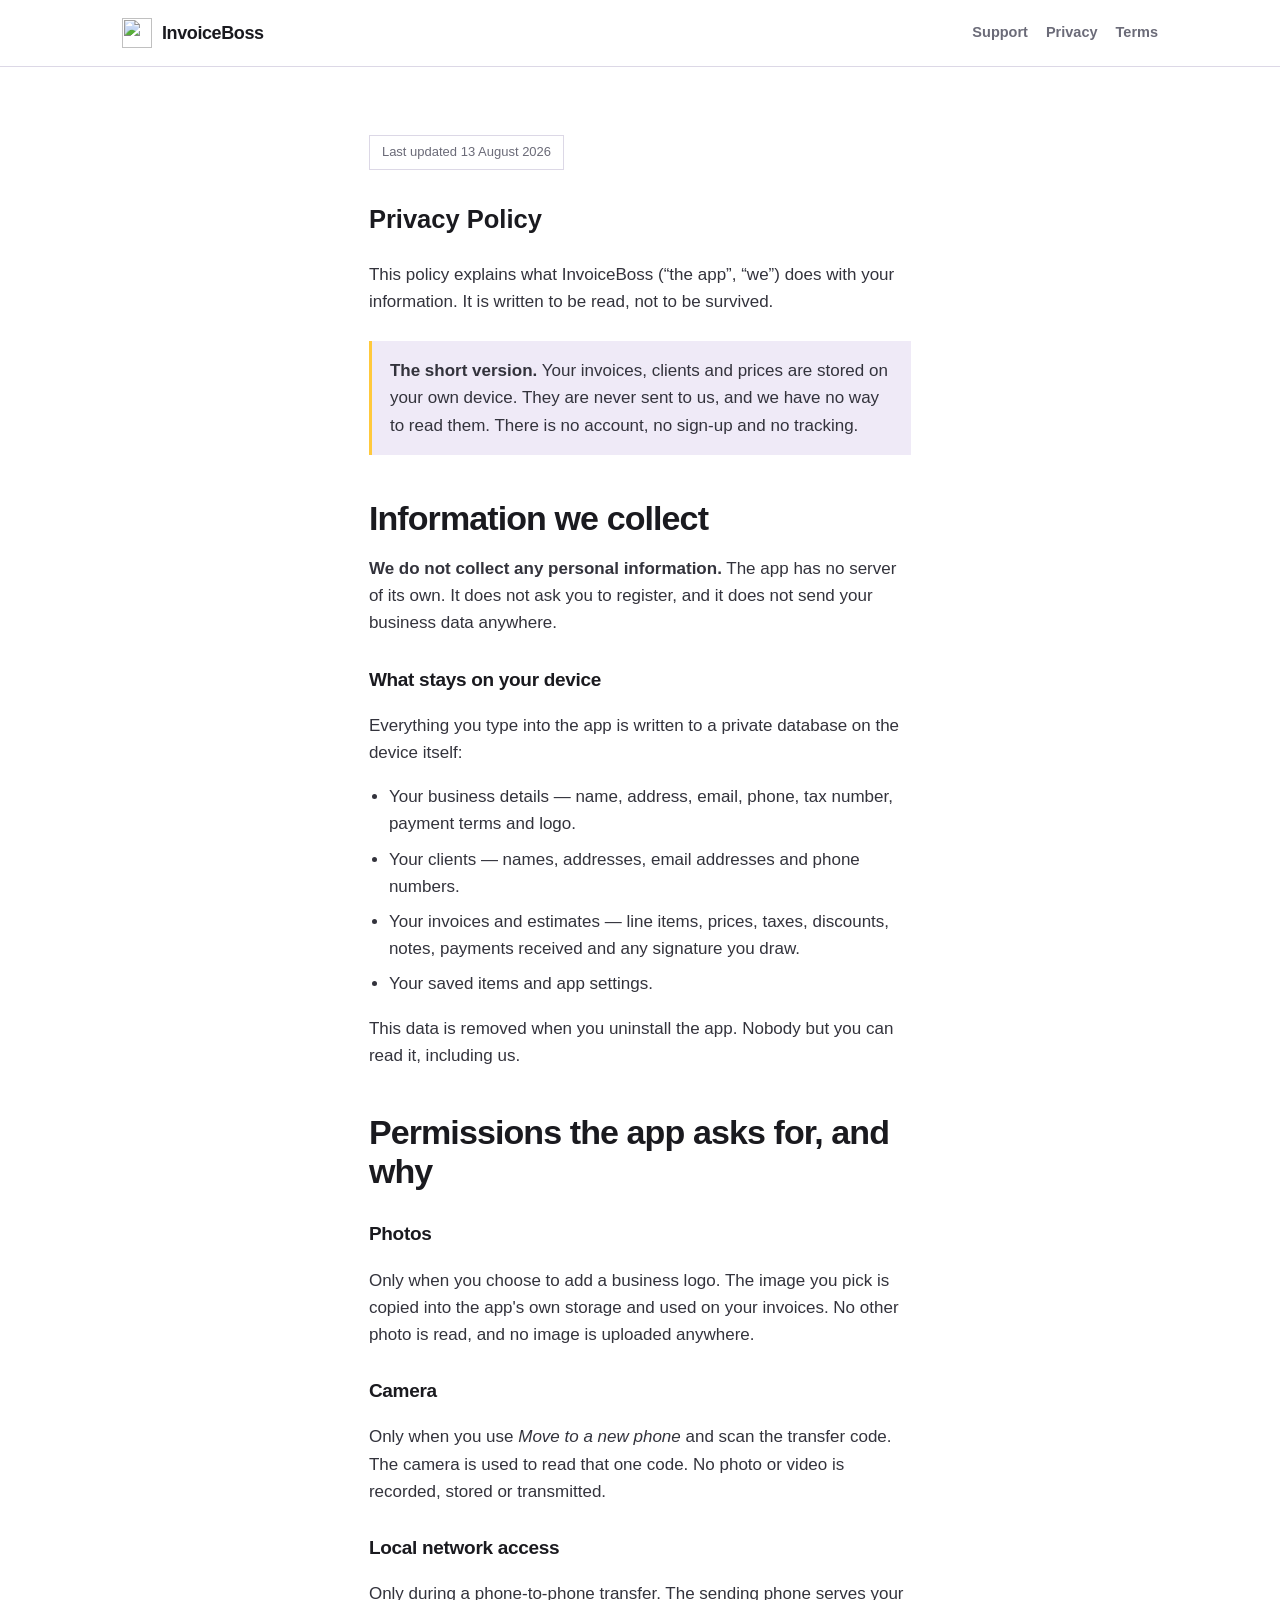
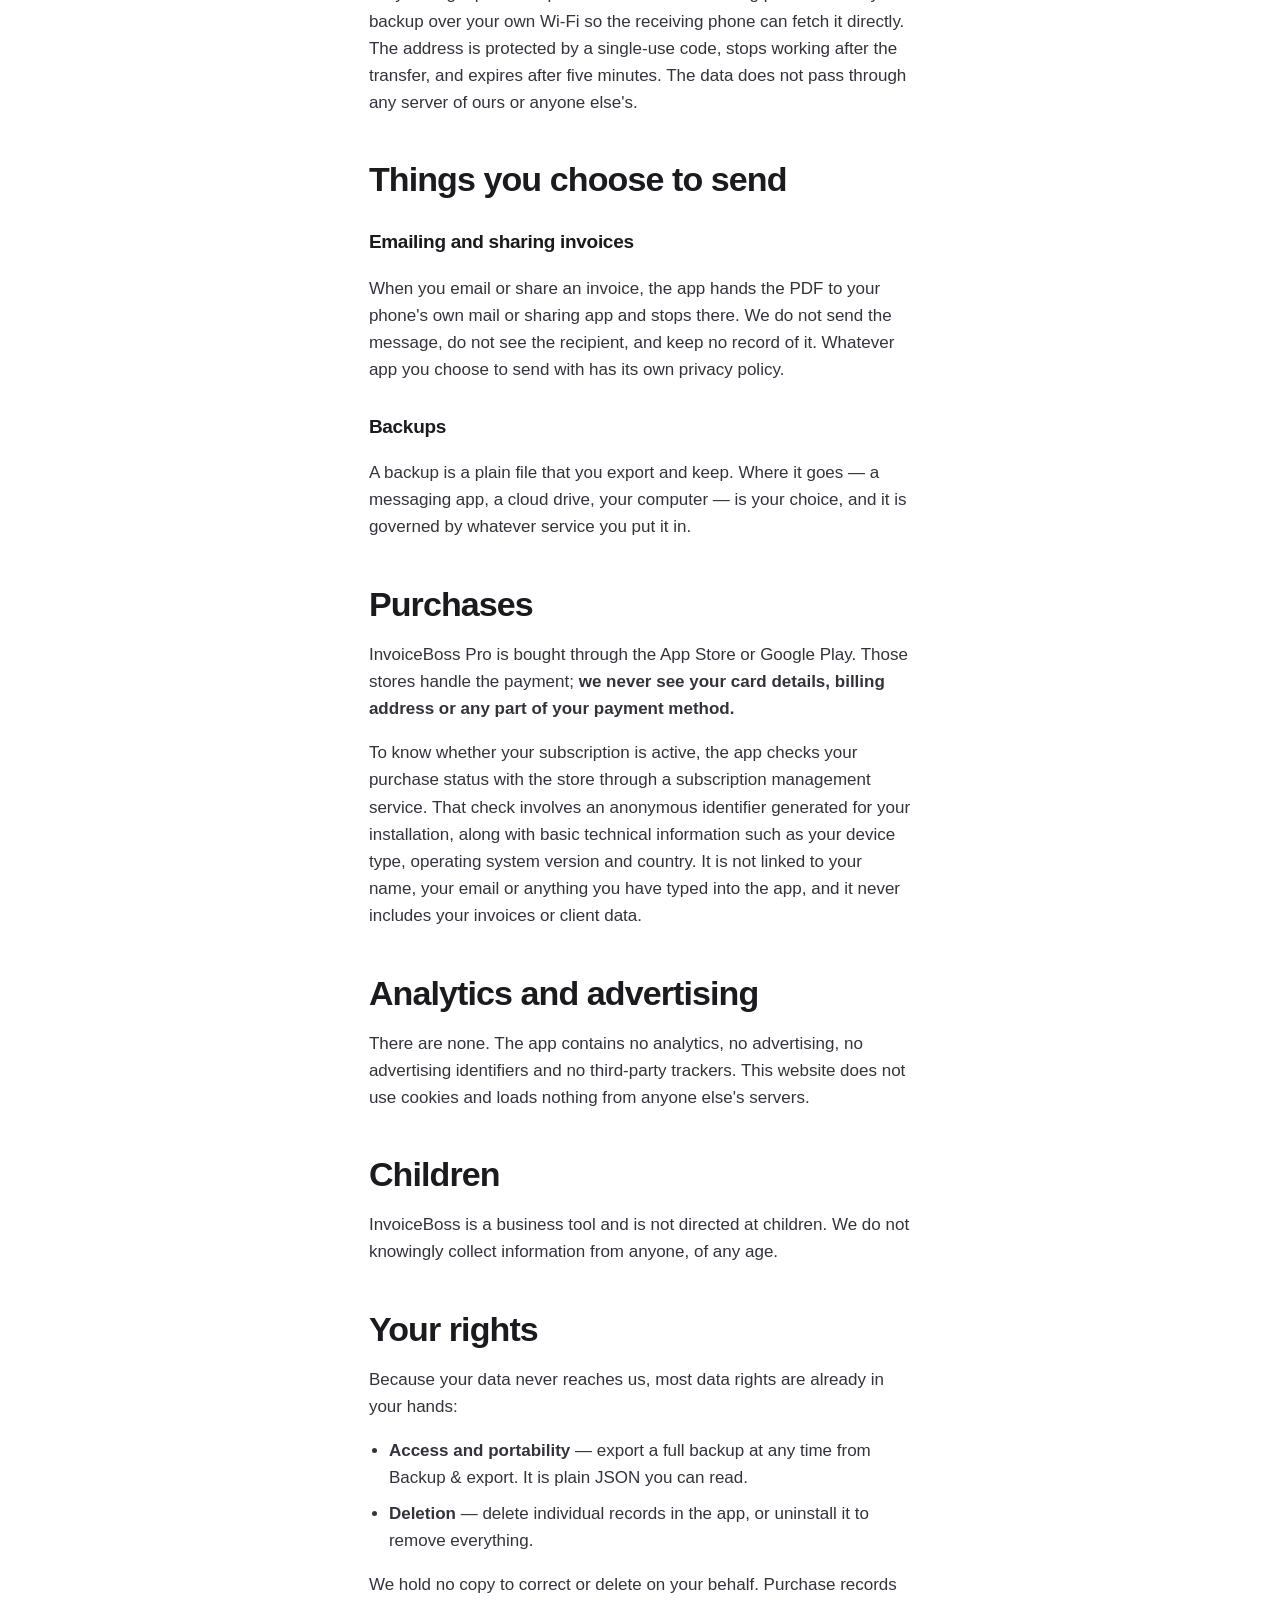
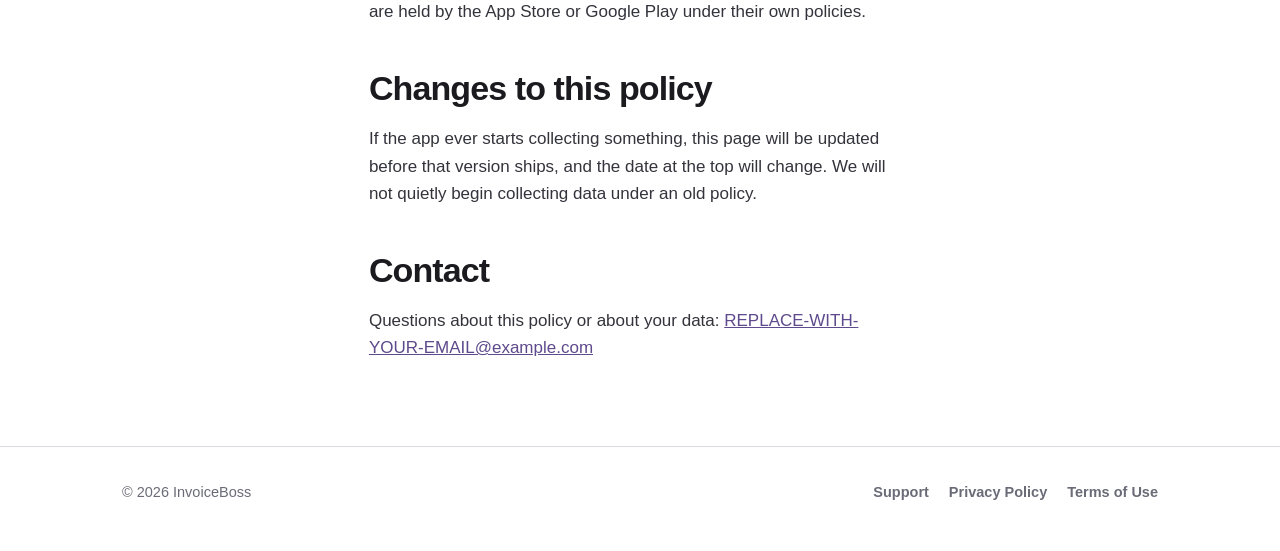
==== privacy.html @ 0cacfc54 "Add files via upload" ====
<!doctype html>
<html lang="en">
<head>
<meta charset="utf-8">
<meta name="viewport" content="width=device-width, initial-scale=1">
<title>Privacy Policy — InvoiceBoss</title>
<meta name="description" content="How InvoiceBoss handles your data. In short: your invoices stay on your device and we never receive them.">
<link rel="icon" href="img/icon.png">
<link rel="stylesheet" href="style.css">
</head>
<body>

<nav class="nav">
  <div class="wrap">
    <a class="brand" href="index.html"><img src="img/icon.png" alt="">InvoiceBoss</a>
    <a class="link" href="support.html">Support</a>
    <a class="link" href="privacy.html">Privacy</a>
    <a class="link" href="terms.html">Terms</a>
  </div>
</nav>

<section>
<div class="wrap prose">

<span class="updated">Last updated 13 August 2026</span>
<h1>Privacy Policy</h1>

<p>This policy explains what InvoiceBoss (“the app”, “we”) does with your
information. It is written to be read, not to be survived.</p>

<div class="callout">
  <p><strong>The short version.</strong> Your invoices, clients and prices are
  stored on your own device. They are never sent to us, and we have no way to
  read them. There is no account, no sign-up and no tracking.</p>
</div>

<h2>Information we collect</h2>

<p><strong>We do not collect any personal information.</strong> The app has no
server of its own. It does not ask you to register, and it does not send your
business data anywhere.</p>

<h3>What stays on your device</h3>
<p>Everything you type into the app is written to a private database on the
device itself:</p>
<ul>
  <li>Your business details — name, address, email, phone, tax number,
      payment terms and logo.</li>
  <li>Your clients — names, addresses, email addresses and phone numbers.</li>
  <li>Your invoices and estimates — line items, prices, taxes, discounts,
      notes, payments received and any signature you draw.</li>
  <li>Your saved items and app settings.</li>
</ul>
<p>This data is removed when you uninstall the app. Nobody but you can read
it, including us.</p>

<h2>Permissions the app asks for, and why</h2>

<h3>Photos</h3>
<p>Only when you choose to add a business logo. The image you pick is copied
into the app's own storage and used on your invoices. No other photo is read,
and no image is uploaded anywhere.</p>

<h3>Camera</h3>
<p>Only when you use <em>Move to a new phone</em> and scan the transfer code.
The camera is used to read that one code. No photo or video is recorded,
stored or transmitted.</p>

<h3>Local network access</h3>
<p>Only during a phone-to-phone transfer. The sending phone serves your backup
over your own Wi-Fi so the receiving phone can fetch it directly. The address
is protected by a single-use code, stops working after the transfer, and
expires after five minutes. The data does not pass through any server of ours
or anyone else's.</p>

<h2>Things you choose to send</h2>

<h3>Emailing and sharing invoices</h3>
<p>When you email or share an invoice, the app hands the PDF to your phone's
own mail or sharing app and stops there. We do not send the message, do not
see the recipient, and keep no record of it. Whatever app you choose to send
with has its own privacy policy.</p>

<h3>Backups</h3>
<p>A backup is a plain file that you export and keep. Where it goes — a
messaging app, a cloud drive, your computer — is your choice, and it is
governed by whatever service you put it in.</p>

<h2>Purchases</h2>

<p>InvoiceBoss Pro is bought through the App Store or Google Play. Those
stores handle the payment; <strong>we never see your card details, billing
address or any part of your payment method.</strong></p>

<p>To know whether your subscription is active, the app checks your purchase
status with the store through a subscription management service. That check
involves an anonymous identifier generated for your installation, along with
basic technical information such as your device type, operating system version
and country. It is not linked to your name, your email or anything you have
typed into the app, and it never includes your invoices or client data.</p>

<h2>Analytics and advertising</h2>

<p>There are none. The app contains no analytics, no advertising, no
advertising identifiers and no third-party trackers. This website does not use
cookies and loads nothing from anyone else's servers.</p>

<h2>Children</h2>

<p>InvoiceBoss is a business tool and is not directed at children. We do not
knowingly collect information from anyone, of any age.</p>

<h2>Your rights</h2>

<p>Because your data never reaches us, most data rights are already in your
hands:</p>
<ul>
  <li><strong>Access and portability</strong> — export a full backup at any
      time from Backup &amp; export. It is plain JSON you can read.</li>
  <li><strong>Deletion</strong> — delete individual records in the app, or
      uninstall it to remove everything.</li>
</ul>
<p>We hold no copy to correct or delete on your behalf. Purchase records are
held by the App Store or Google Play under their own policies.</p>

<h2>Changes to this policy</h2>

<p>If the app ever starts collecting something, this page will be updated
before that version ships, and the date at the top will change. We will not
quietly begin collecting data under an old policy.</p>

<h2>Contact</h2>

<p>Questions about this policy or about your data:
<a href="mailto:REPLACE-WITH-YOUR-EMAIL@example.com">REPLACE-WITH-YOUR-EMAIL@example.com</a></p>

</div>
</section>

<footer>
  <div class="wrap">
    <span>© <span id="year">2026</span> InvoiceBoss</span>
    <span class="spacer"></span>
    <a href="support.html">Support</a>
    <a href="privacy.html">Privacy Policy</a>
    <a href="terms.html">Terms of Use</a>
  </div>
</footer>

<script>document.getElementById('year').textContent = new Date().getFullYear();</script>
</body>
</html>
---- style.css ----
/* InvoiceBoss — the app's own design language on the web.
   Flat, squared, purple and yellow. No rounded pills, no gradients, no
   third-party requests: the site makes the same promise the app does, so it
   must not phone anywhere either (no font CDN, no analytics, no embeds). */

:root {
  --purple: #5e4a8c;
  --purple-deep: #4a3a70;
  --purple-tint: #efeaf7;
  --yellow: #ffc93c;
  --black: #1a1a1f;
  --grey: #6b6b78;
  --line: #dcd8e6;
  --white: #ffffff;
  --wash: #faf9fc;

  --measure: 62ch;
  --page: 1080px;
}

* { box-sizing: border-box; }

html { -webkit-text-size-adjust: 100%; }

body {
  margin: 0;
  background: var(--white);
  color: var(--black);
  font-family: "Source Sans 3", "Source Sans Pro", -apple-system,
    BlinkMacSystemFont, "Segoe UI", Roboto, "Helvetica Neue", Arial, sans-serif;
  font-size: 17px;
  line-height: 1.6;
  -webkit-font-smoothing: antialiased;
}

img { max-width: 100%; display: block; }

a { color: var(--purple); }
a:hover { color: var(--purple-deep); }

.wrap {
  max-width: var(--page);
  margin: 0 auto;
  padding: 0 22px;
}

/* ------------------------------------------------------------------ nav */

.nav {
  border-bottom: 1px solid var(--line);
  position: sticky;
  top: 0;
  background: var(--white);
  z-index: 10;
}
.nav .wrap {
  display: flex;
  align-items: center;
  gap: 18px;
  height: 66px;
}
.brand {
  display: flex;
  align-items: center;
  gap: 10px;
  font-weight: 800;
  letter-spacing: -0.4px;
  font-size: 18px;
  color: var(--black);
  text-decoration: none;
  margin-right: auto;
}
.brand img { width: 30px; height: 30px; }
.nav a.link {
  color: var(--grey);
  text-decoration: none;
  font-size: 14.5px;
  font-weight: 600;
}
.nav a.link:hover { color: var(--black); }

/* ----------------------------------------------------------------- hero */

.hero {
  background: var(--purple);
  color: var(--white);
  padding: 72px 0 0;
  overflow: hidden;
}
.hero-grid {
  display: grid;
  grid-template-columns: 1.1fr 0.9fr;
  gap: 40px;
  align-items: end;
}
.tag {
  display: inline-block;
  background: var(--yellow);
  color: var(--black);
  font-size: 11px;
  font-weight: 800;
  letter-spacing: 1.5px;
  padding: 5px 10px;
  margin-bottom: 20px;
}
.hero h1 {
  font-size: clamp(34px, 5.4vw, 56px);
  line-height: 1.08;
  letter-spacing: -1.6px;
  margin: 0 0 18px;
  font-weight: 800;
}
.hero p {
  font-size: 18px;
  line-height: 1.6;
  color: rgba(255, 255, 255, 0.86);
  max-width: 46ch;
  margin: 0 0 28px;
}
.hero-shot {
  align-self: end;
  border: 1px solid rgba(255, 255, 255, 0.25);
  border-bottom: 0;
  max-width: 300px;
  margin: 0 0 0 auto;
}
.badges { display: flex; gap: 10px; flex-wrap: wrap; padding-bottom: 46px; }
.badge {
  border: 1px solid rgba(255, 255, 255, 0.4);
  padding: 9px 14px;
  font-size: 13px;
  font-weight: 700;
  color: var(--white);
}

/* -------------------------------------------------------------- section */

section { padding: 68px 0; }
section.alt { background: var(--wash); border-block: 1px solid var(--line); }

.eyebrow {
  font-size: 11px;
  font-weight: 800;
  letter-spacing: 1.6px;
  color: var(--grey);
  margin: 0 0 12px;
}
h2 {
  font-size: clamp(26px, 3.4vw, 34px);
  letter-spacing: -0.9px;
  line-height: 1.15;
  margin: 0 0 14px;
  font-weight: 800;
}
h3 { font-size: 19px; letter-spacing: -0.3px; margin: 0 0 6px; font-weight: 800; }
.lede { color: var(--grey); max-width: var(--measure); margin: 0 0 32px; }

.grid {
  display: grid;
  grid-template-columns: repeat(auto-fit, minmax(250px, 1fr));
  gap: 18px;
}
.card {
  border: 1px solid var(--line);
  background: var(--white);
  padding: 22px;
}
.card p { margin: 0; color: var(--grey); font-size: 15px; }
.card .mark {
  width: 34px;
  height: 4px;
  background: var(--yellow);
  margin-bottom: 16px;
}

.shots { display: grid; grid-template-columns: repeat(auto-fit, minmax(220px, 1fr)); gap: 20px; }
.shots figure { margin: 0; }
.shots img { border: 1px solid var(--line); }
.shots figcaption { font-size: 13.5px; color: var(--grey); margin-top: 10px; }

/* -------------------------------------------------------------- pricing */

.plans { display: grid; grid-template-columns: repeat(auto-fit, minmax(230px, 1fr)); gap: 16px; }
.plan { border: 1px solid var(--line); padding: 24px; background: var(--white); position: relative; }
.plan.best { border: 2px solid var(--purple); }
.plan .flag {
  position: absolute;
  top: -11px;
  left: 22px;
  background: var(--yellow);
  color: var(--black);
  font-size: 10px;
  font-weight: 800;
  letter-spacing: 1.2px;
  padding: 4px 9px;
}
.plan .price { font-size: 30px; font-weight: 800; letter-spacing: -1px; margin: 6px 0 2px; }
.plan .per { color: var(--grey); font-size: 14px; }
.note { font-size: 13.5px; color: var(--grey); margin-top: 18px; }

/* ------------------------------------------------------------- prose */

.prose { max-width: var(--measure); }
.prose h2 { margin-top: 44px; }
.prose h3 { margin-top: 28px; }
.prose p, .prose li { color: #33333c; }
.prose ul { padding-left: 20px; }
.prose li { margin-bottom: 8px; }
.prose strong { font-weight: 700; }
.updated {
  display: inline-block;
  border: 1px solid var(--line);
  padding: 6px 12px;
  font-size: 13px;
  color: var(--grey);
  margin-bottom: 8px;
}
.callout {
  border-left: 3px solid var(--yellow);
  background: var(--purple-tint);
  padding: 16px 18px;
  margin: 26px 0;
}
.callout p { margin: 0; }

/* -------------------------------------------------------------- footer */

footer {
  border-top: 1px solid var(--line);
  padding: 34px 0 46px;
  color: var(--grey);
  font-size: 14.5px;
}
footer .wrap { display: flex; gap: 20px; flex-wrap: wrap; align-items: center; }
footer a { color: var(--grey); text-decoration: none; font-weight: 600; }
footer a:hover { color: var(--black); }
footer .spacer { margin-left: auto; }

/* On a narrow phone the brand and the three links have no room to sit on
   one line — they end up touching. Let the links drop to their own row. */
@media (max-width: 620px) {
  .nav .wrap {
    height: auto;
    flex-wrap: wrap;
    gap: 8px 18px;
    padding-top: 12px;
    padding-bottom: 12px;
  }
  .brand { width: 100%; margin-right: 0; }
  .nav a.link { font-size: 14px; }
}

@media (max-width: 800px) {
  .hero { padding-top: 48px; }
  .hero-grid { grid-template-columns: 1fr; gap: 28px; }
  .hero-shot { margin: 0 auto; max-width: 260px; }
  .badges { padding-bottom: 34px; }
  section { padding: 48px 0; }
}
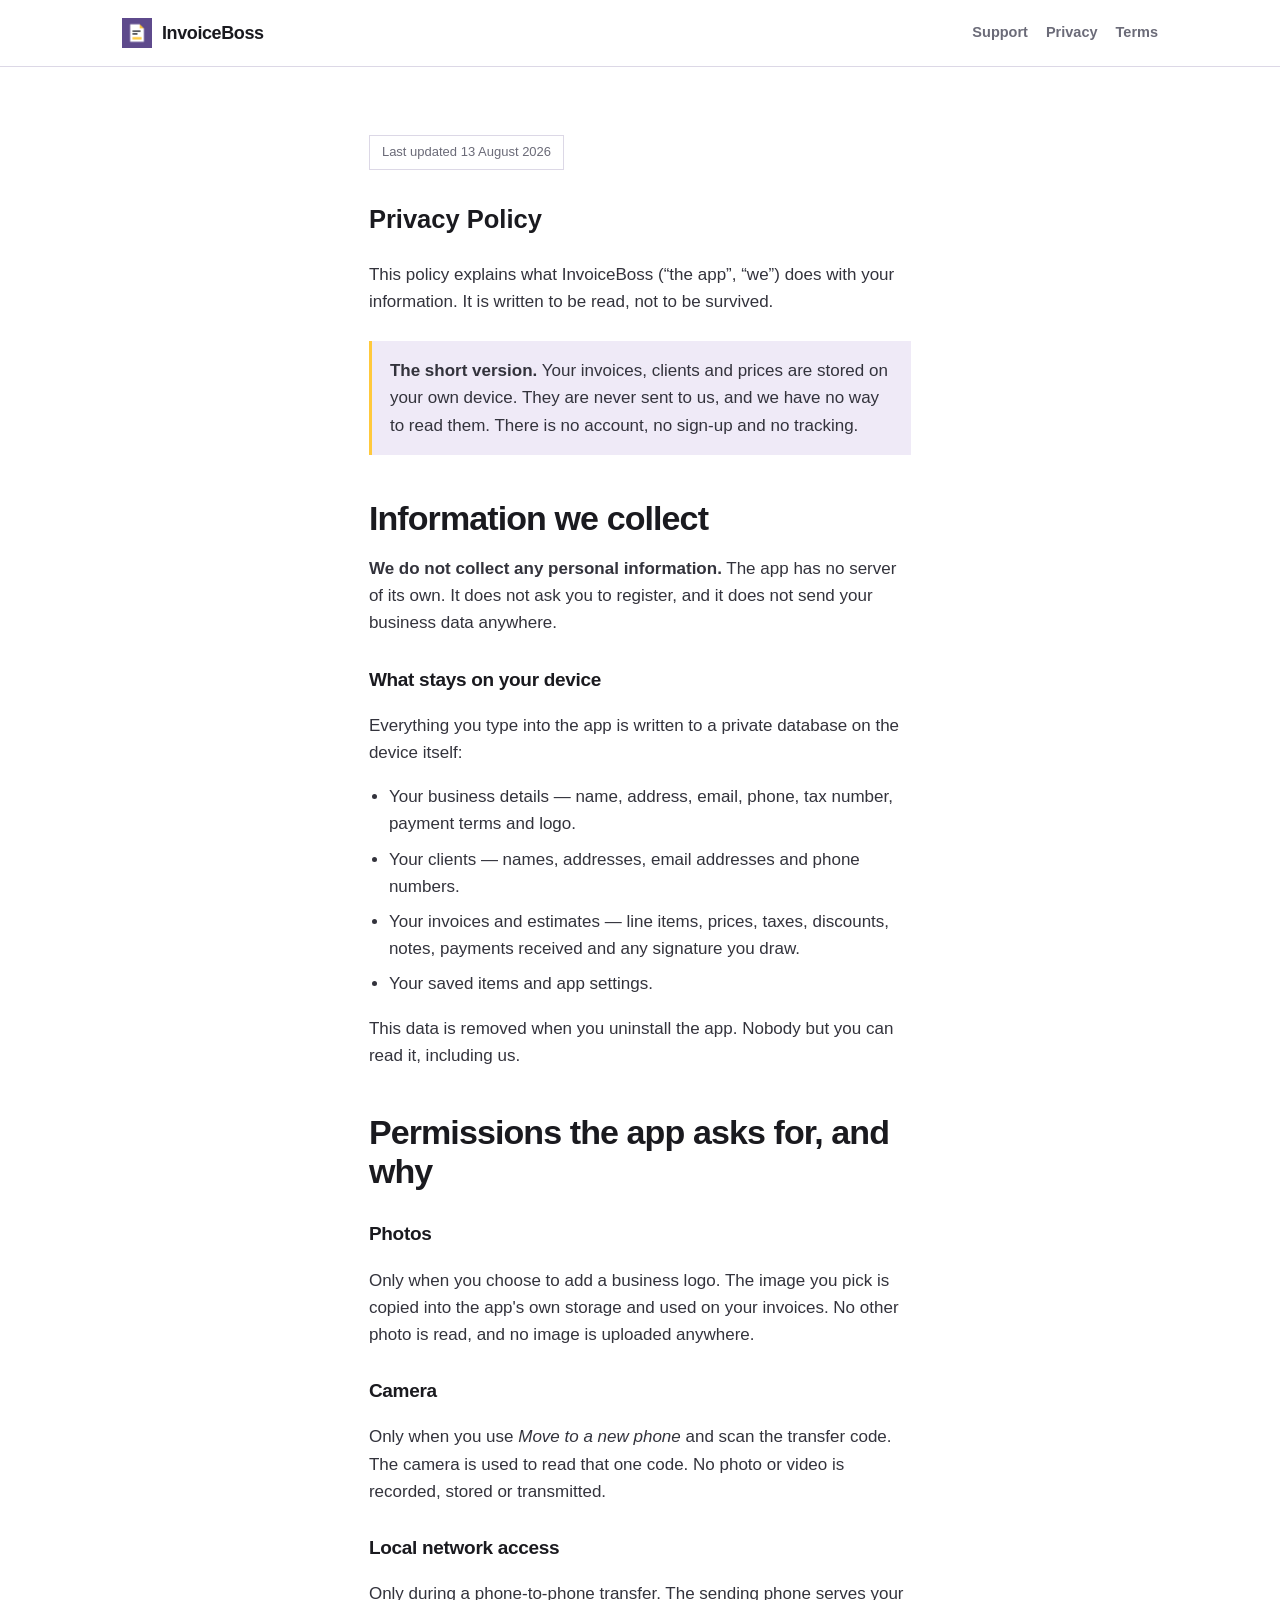
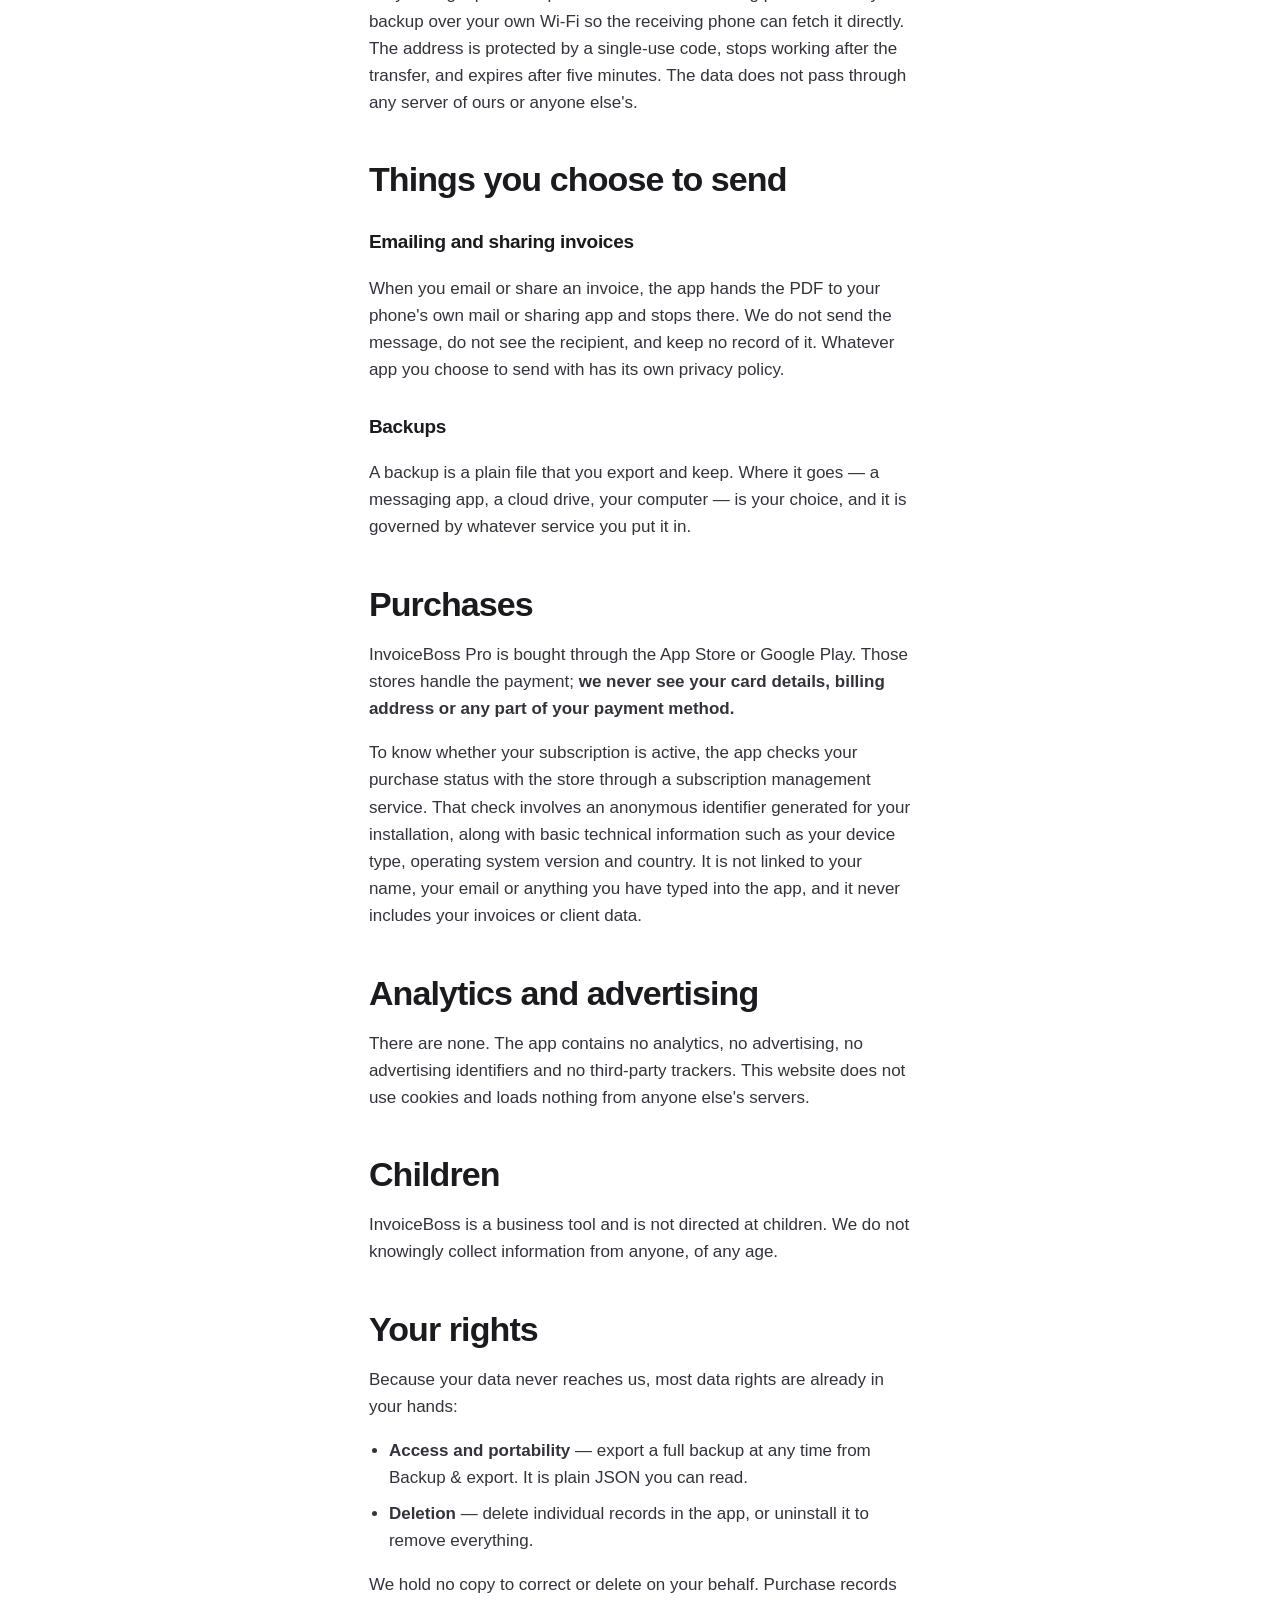
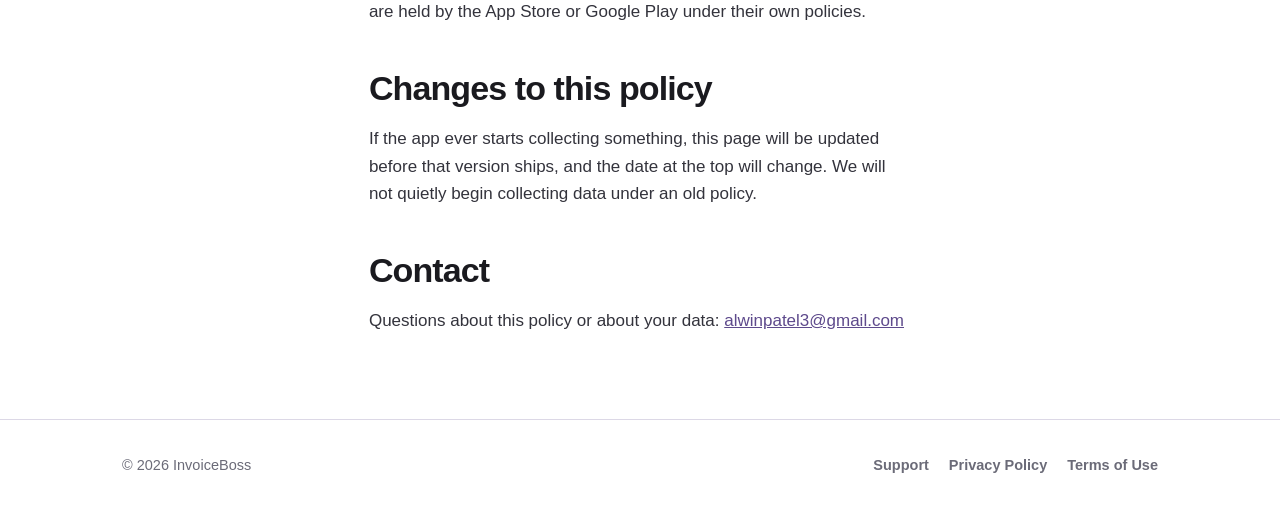
==== commit bd8f64de: "Update privacy.html" ====
--- a/privacy.html
+++ b/privacy.html
@@ -132,7 +132,7 @@
 <h2>Contact</h2>
 
 <p>Questions about this policy or about your data:
-<a href="mailto:REPLACE-WITH-YOUR-EMAIL@example.com">REPLACE-WITH-YOUR-EMAIL@example.com</a></p>
+<a href="mailto:alwinpatel3@gmail.com">alwinpatel3@gmail.com</a></p>
 
 </div>
 </section>
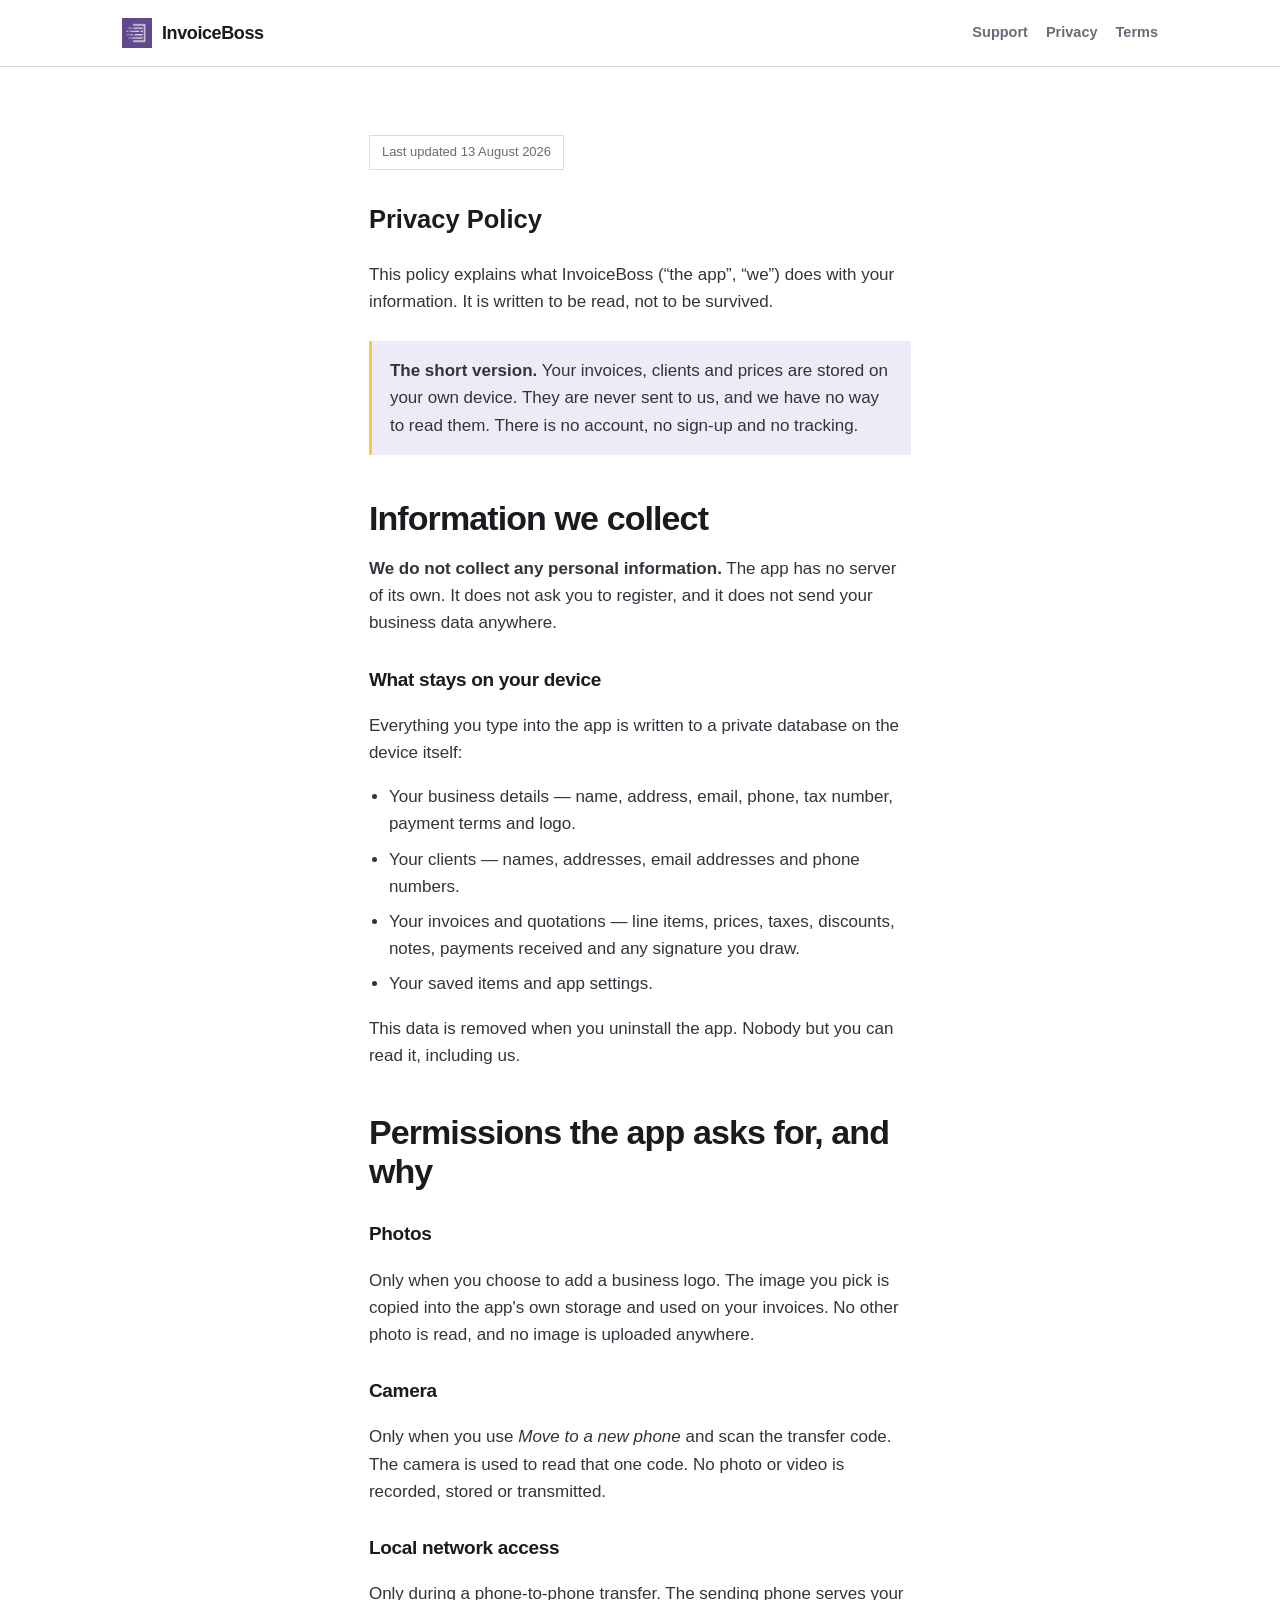
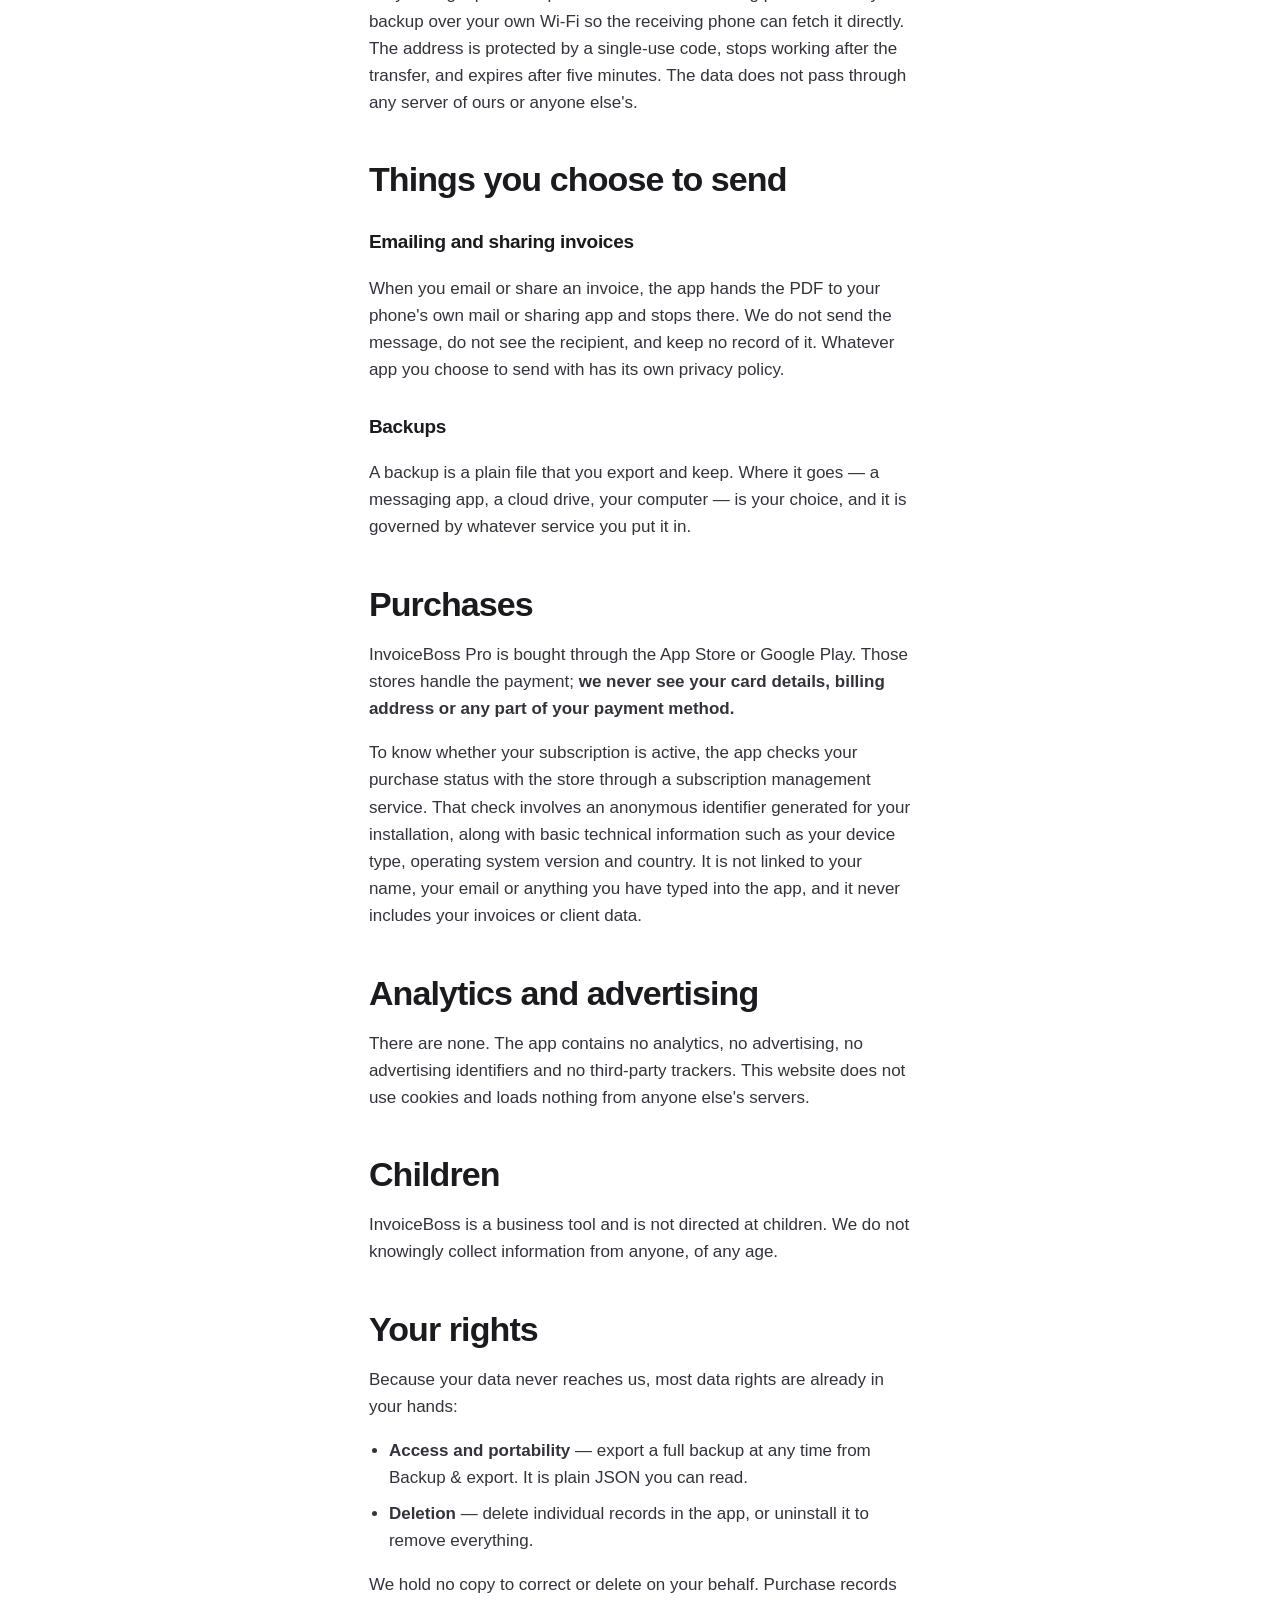
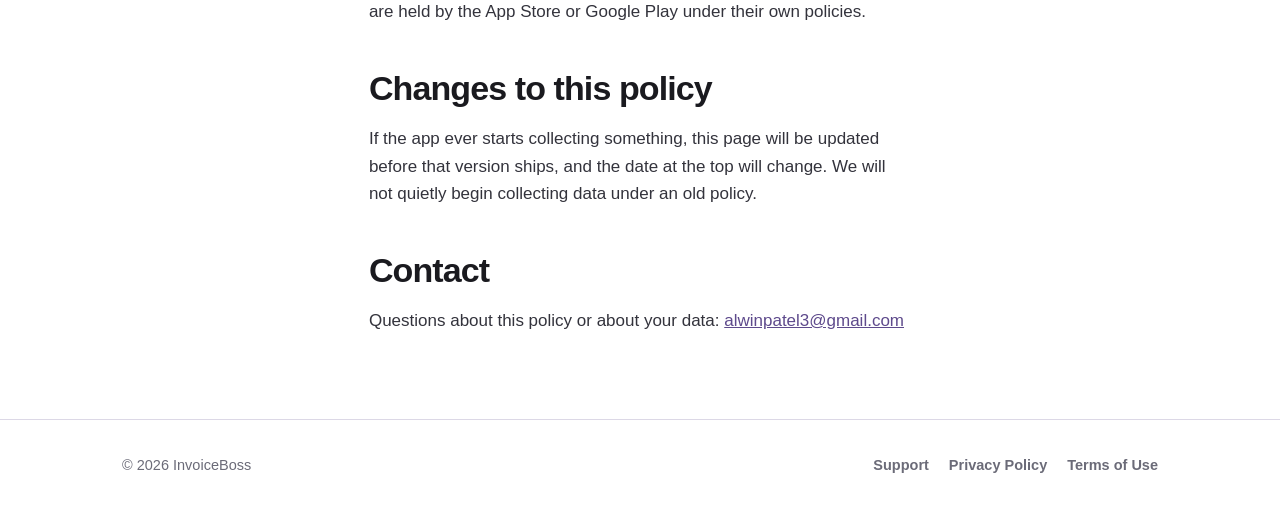
==== commit a0d7f8d5: "Add files via upload" ====
--- a/privacy.html
+++ b/privacy.html
@@ -47,7 +47,7 @@
   <li>Your business details — name, address, email, phone, tax number,
       payment terms and logo.</li>
   <li>Your clients — names, addresses, email addresses and phone numbers.</li>
-  <li>Your invoices and estimates — line items, prices, taxes, discounts,
+  <li>Your invoices and quotations — line items, prices, taxes, discounts,
       notes, payments received and any signature you draw.</li>
   <li>Your saved items and app settings.</li>
 </ul>
--- a/style.css
+++ b/style.css
@@ -84,14 +84,14 @@
 .hero {
   background: var(--purple);
   color: var(--white);
-  padding: 72px 0 0;
+  padding: 72px 0 64px;
   overflow: hidden;
 }
 .hero-grid {
   display: grid;
   grid-template-columns: 1.1fr 0.9fr;
   gap: 40px;
-  align-items: end;
+  align-items: center;
 }
 .tag {
   display: inline-block;
@@ -117,14 +117,45 @@
   max-width: 46ch;
   margin: 0 0 28px;
 }
-.hero-shot {
-  align-self: end;
-  border: 1px solid rgba(255, 255, 255, 0.25);
-  border-bottom: 0;
-  max-width: 300px;
-  margin: 0 0 0 auto;
-}
-.badges { display: flex; gap: 10px; flex-wrap: wrap; padding-bottom: 46px; }
+/* The app over the invoice it produces. The phone is drawn here rather than
+   baked into the image, so the screenshot stays a clean asset and the bezel
+   can be tuned without re-exporting anything.
+   Both pieces sit whole inside the stage: cropped at the section edge they
+   read as a broken image rather than a composition, which is exactly how the
+   first attempt looked on the page. */
+.hero-stage {
+  position: relative;
+  align-self: center;
+  margin-left: auto;
+  width: 100%;
+  max-width: 430px;
+  aspect-ratio: 1 / 1.02;
+}
+.hero-paper {
+  position: absolute;
+  right: 0;
+  top: 2%;
+  width: 68%;
+  transform: rotate(2.2deg);
+  border: 1px solid rgba(255, 255, 255, 0.16);
+  box-shadow: 0 24px 54px rgba(0, 0, 0, 0.32);
+}
+.phone {
+  position: absolute;
+  left: 0;
+  bottom: 0;
+  width: 47%;
+  background: #17151f;
+  border-radius: 30px;
+  padding: 8px;
+  box-shadow: 0 26px 64px rgba(0, 0, 0, 0.46);
+}
+.phone img {
+  border-radius: 23px;
+  display: block;
+  width: 100%;
+}
+.badges { display: flex; gap: 10px; flex-wrap: wrap; }
 .badge {
   border: 1px solid rgba(255, 255, 255, 0.4);
   padding: 9px 14px;
@@ -173,10 +204,53 @@
   margin-bottom: 16px;
 }
 
-.shots { display: grid; grid-template-columns: repeat(auto-fit, minmax(220px, 1fr)); gap: 20px; }
-.shots figure { margin: 0; }
-.shots img { border: 1px solid var(--line); }
-.shots figcaption { font-size: 13.5px; color: var(--grey); margin-top: 10px; }
+/* The designs, running past right to left.
+   Every slide is an A4 page, so the strip keeps one shape — it used to mix two
+   invoices with a phone screenshot, which is a different aspect ratio and left
+   the row ragged. Spacing is margin, not gap: the track is the list twice over
+   and the animation travels exactly half of it, which only lands seamlessly
+   when the space after the last slide is part of that half. */
+.reel {
+  overflow: hidden;
+  margin-top: 30px;
+  -webkit-mask-image: linear-gradient(90deg, transparent, #000 5%, #000 95%, transparent);
+  mask-image: linear-gradient(90deg, transparent, #000 5%, #000 95%, transparent);
+}
+.reel-track {
+  display: flex;
+  width: max-content;
+  animation: reel 70s linear infinite;
+}
+.reel:hover .reel-track,
+.reel:focus-within .reel-track { animation-play-state: paused; }
+.reel figure {
+  margin: 0 22px 0 0;
+  width: 236px;
+  flex: 0 0 auto;
+}
+.reel img {
+  width: 236px;
+  aspect-ratio: 1 / 1.414;
+  object-fit: cover;
+  object-position: top;
+  border: 1px solid var(--line);
+  background: var(--white);
+  box-shadow: 0 12px 30px rgba(26, 26, 31, 0.13);
+}
+.reel figcaption { font-size: 13.5px; color: var(--grey); margin-top: 10px; }
+.reel figcaption b { color: var(--black); font-weight: 600; }
+
+@keyframes reel {
+  from { transform: translateX(0); }
+  to { transform: translateX(-50%); }
+}
+
+/* Motion is a preference, not a given. Without the animation the strip is
+   still readable — it just scrolls by hand. */
+@media (prefers-reduced-motion: reduce) {
+  .reel { overflow-x: auto; }
+  .reel-track { animation: none; }
+}
 
 /* -------------------------------------------------------------- pricing */
 
@@ -253,7 +327,6 @@
 @media (max-width: 800px) {
   .hero { padding-top: 48px; }
   .hero-grid { grid-template-columns: 1fr; gap: 28px; }
-  .hero-shot { margin: 0 auto; max-width: 260px; }
-  .badges { padding-bottom: 34px; }
+  .hero-stage { margin: 0 auto; max-width: 380px; min-height: 360px; }
   section { padding: 48px 0; }
 }
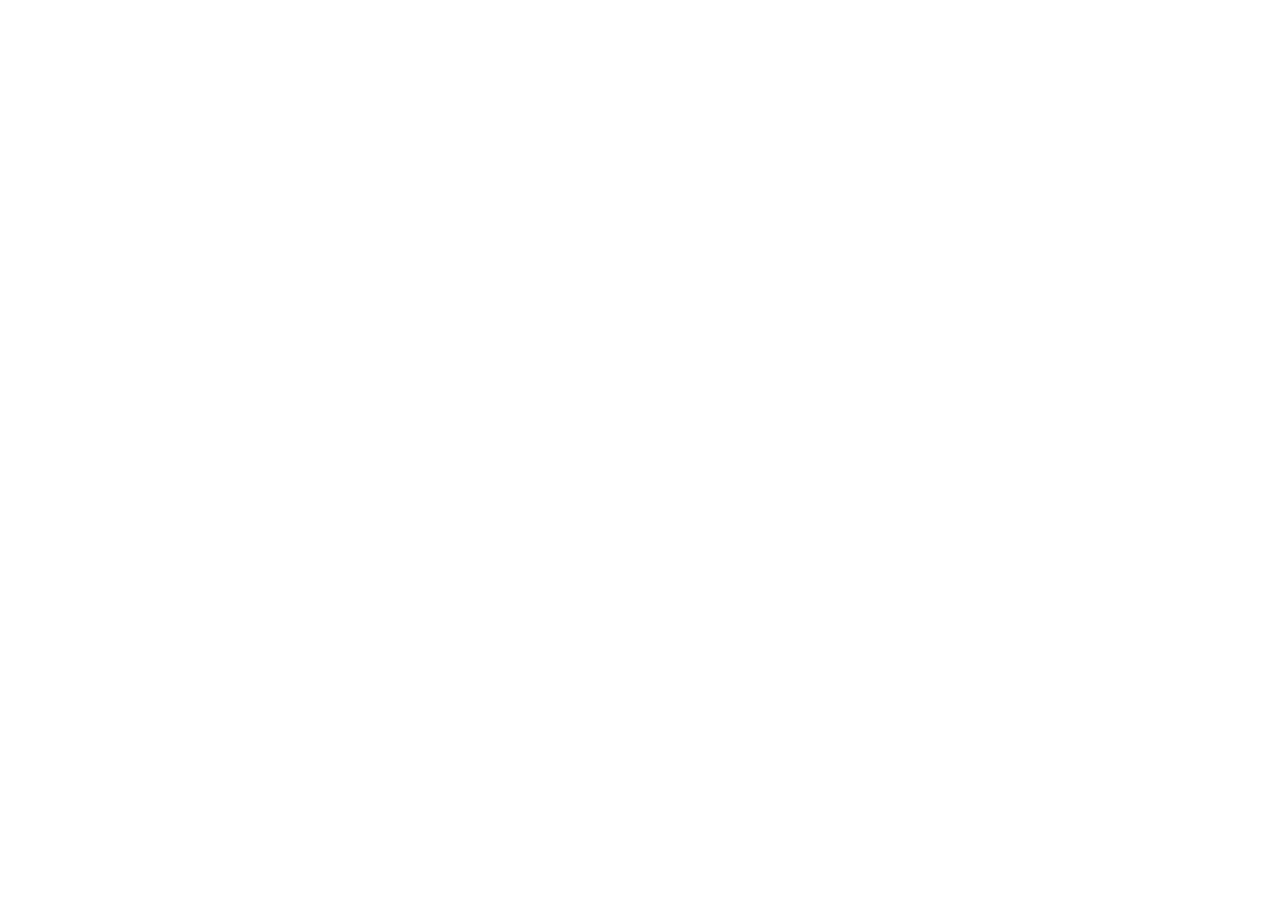
==== commit aca013ec: "Move privacy, terms and support to bytedroidstudio.com" ====
--- a/privacy.html
+++ b/privacy.html
@@ -3,150 +3,21 @@
 <head>
 <meta charset="utf-8">
 <meta name="viewport" content="width=device-width, initial-scale=1">
-<title>Privacy Policy — InvoiceBoss</title>
-<meta name="description" content="How InvoiceBoss handles your data. In short: your invoices stay on your device and we never receive them.">
-<link rel="icon" href="img/icon.png">
-<link rel="stylesheet" href="style.css">
+<title>InvoiceBoss privacy policy</title>
+<link rel="canonical" href="https://bytedroidstudio.com/apps/invoiceboss/privacy/">
+<meta http-equiv="refresh" content="0; url=https://bytedroidstudio.com/apps/invoiceboss/privacy/">
+<script>location.replace('https://bytedroidstudio.com/apps/invoiceboss/privacy/' + location.hash);</script>
+<style>
+  body { margin: 0; background: #fff1e6; color: #151b45; font: 17px/1.55 -apple-system, BlinkMacSystemFont, "Segoe UI", Roboto, sans-serif; }
+  main { max-width: 34rem; margin: 18vh auto 0; padding: 0 1.25rem; }
+  h1 { font-size: 1.6rem; line-height: 1.2; margin: 0 0 0.75rem; }
+  a { color: inherit; text-decoration-color: #f04a0c; text-underline-offset: 0.2em; }
+</style>
 </head>
 <body>
-
-<nav class="nav">
-  <div class="wrap">
-    <a class="brand" href="index.html"><img src="img/icon.png" alt="">InvoiceBoss</a>
-    <a class="link" href="support.html">Support</a>
-    <a class="link" href="privacy.html">Privacy</a>
-    <a class="link" href="terms.html">Terms</a>
-  </div>
-</nav>
-
-<section>
-<div class="wrap prose">
-
-<span class="updated">Last updated 13 August 2026</span>
-<h1>Privacy Policy</h1>
-
-<p>This policy explains what InvoiceBoss (“the app”, “we”) does with your
-information. It is written to be read, not to be survived.</p>
-
-<div class="callout">
-  <p><strong>The short version.</strong> Your invoices, clients and prices are
-  stored on your own device. They are never sent to us, and we have no way to
-  read them. There is no account, no sign-up and no tracking.</p>
-</div>
-
-<h2>Information we collect</h2>
-
-<p><strong>We do not collect any personal information.</strong> The app has no
-server of its own. It does not ask you to register, and it does not send your
-business data anywhere.</p>
-
-<h3>What stays on your device</h3>
-<p>Everything you type into the app is written to a private database on the
-device itself:</p>
-<ul>
-  <li>Your business details — name, address, email, phone, tax number,
-      payment terms and logo.</li>
-  <li>Your clients — names, addresses, email addresses and phone numbers.</li>
-  <li>Your invoices and quotations — line items, prices, taxes, discounts,
-      notes, payments received and any signature you draw.</li>
-  <li>Your saved items and app settings.</li>
-</ul>
-<p>This data is removed when you uninstall the app. Nobody but you can read
-it, including us.</p>
-
-<h2>Permissions the app asks for, and why</h2>
-
-<h3>Photos</h3>
-<p>Only when you choose to add a business logo. The image you pick is copied
-into the app's own storage and used on your invoices. No other photo is read,
-and no image is uploaded anywhere.</p>
-
-<h3>Camera</h3>
-<p>Only when you use <em>Move to a new phone</em> and scan the transfer code.
-The camera is used to read that one code. No photo or video is recorded,
-stored or transmitted.</p>
-
-<h3>Local network access</h3>
-<p>Only during a phone-to-phone transfer. The sending phone serves your backup
-over your own Wi-Fi so the receiving phone can fetch it directly. The address
-is protected by a single-use code, stops working after the transfer, and
-expires after five minutes. The data does not pass through any server of ours
-or anyone else's.</p>
-
-<h2>Things you choose to send</h2>
-
-<h3>Emailing and sharing invoices</h3>
-<p>When you email or share an invoice, the app hands the PDF to your phone's
-own mail or sharing app and stops there. We do not send the message, do not
-see the recipient, and keep no record of it. Whatever app you choose to send
-with has its own privacy policy.</p>
-
-<h3>Backups</h3>
-<p>A backup is a plain file that you export and keep. Where it goes — a
-messaging app, a cloud drive, your computer — is your choice, and it is
-governed by whatever service you put it in.</p>
-
-<h2>Purchases</h2>
-
-<p>InvoiceBoss Pro is bought through the App Store or Google Play. Those
-stores handle the payment; <strong>we never see your card details, billing
-address or any part of your payment method.</strong></p>
-
-<p>To know whether your subscription is active, the app checks your purchase
-status with the store through a subscription management service. That check
-involves an anonymous identifier generated for your installation, along with
-basic technical information such as your device type, operating system version
-and country. It is not linked to your name, your email or anything you have
-typed into the app, and it never includes your invoices or client data.</p>
-
-<h2>Analytics and advertising</h2>
-
-<p>There are none. The app contains no analytics, no advertising, no
-advertising identifiers and no third-party trackers. This website does not use
-cookies and loads nothing from anyone else's servers.</p>
-
-<h2>Children</h2>
-
-<p>InvoiceBoss is a business tool and is not directed at children. We do not
-knowingly collect information from anyone, of any age.</p>
-
-<h2>Your rights</h2>
-
-<p>Because your data never reaches us, most data rights are already in your
-hands:</p>
-<ul>
-  <li><strong>Access and portability</strong> — export a full backup at any
-      time from Backup &amp; export. It is plain JSON you can read.</li>
-  <li><strong>Deletion</strong> — delete individual records in the app, or
-      uninstall it to remove everything.</li>
-</ul>
-<p>We hold no copy to correct or delete on your behalf. Purchase records are
-held by the App Store or Google Play under their own policies.</p>
-
-<h2>Changes to this policy</h2>
-
-<p>If the app ever starts collecting something, this page will be updated
-before that version ships, and the date at the top will change. We will not
-quietly begin collecting data under an old policy.</p>
-
-<h2>Contact</h2>
-
-<p>Questions about this policy or about your data:
-<a href="mailto:alwinpatel3@gmail.com">alwinpatel3@gmail.com</a></p>
-
-</div>
-</section>
-
-<footer>
-  <div class="wrap">
-    <span>© <span id="year">2026</span> InvoiceBoss</span>
-    <span class="spacer"></span>
-    <a href="support.html">Support</a>
-    <a href="privacy.html">Privacy Policy</a>
-    <a href="terms.html">Terms of Use</a>
-  </div>
-</footer>
-
-<script>document.getElementById('year').textContent = new Date().getFullYear();</script>
+<main>
+  <h1>The InvoiceBoss privacy policy has moved</h1>
+  <p>It is now at <a href="https://bytedroidstudio.com/apps/invoiceboss/privacy/">bytedroidstudio.com/apps/invoiceboss/privacy</a>.</p>
+</main>
 </body>
 </html>
